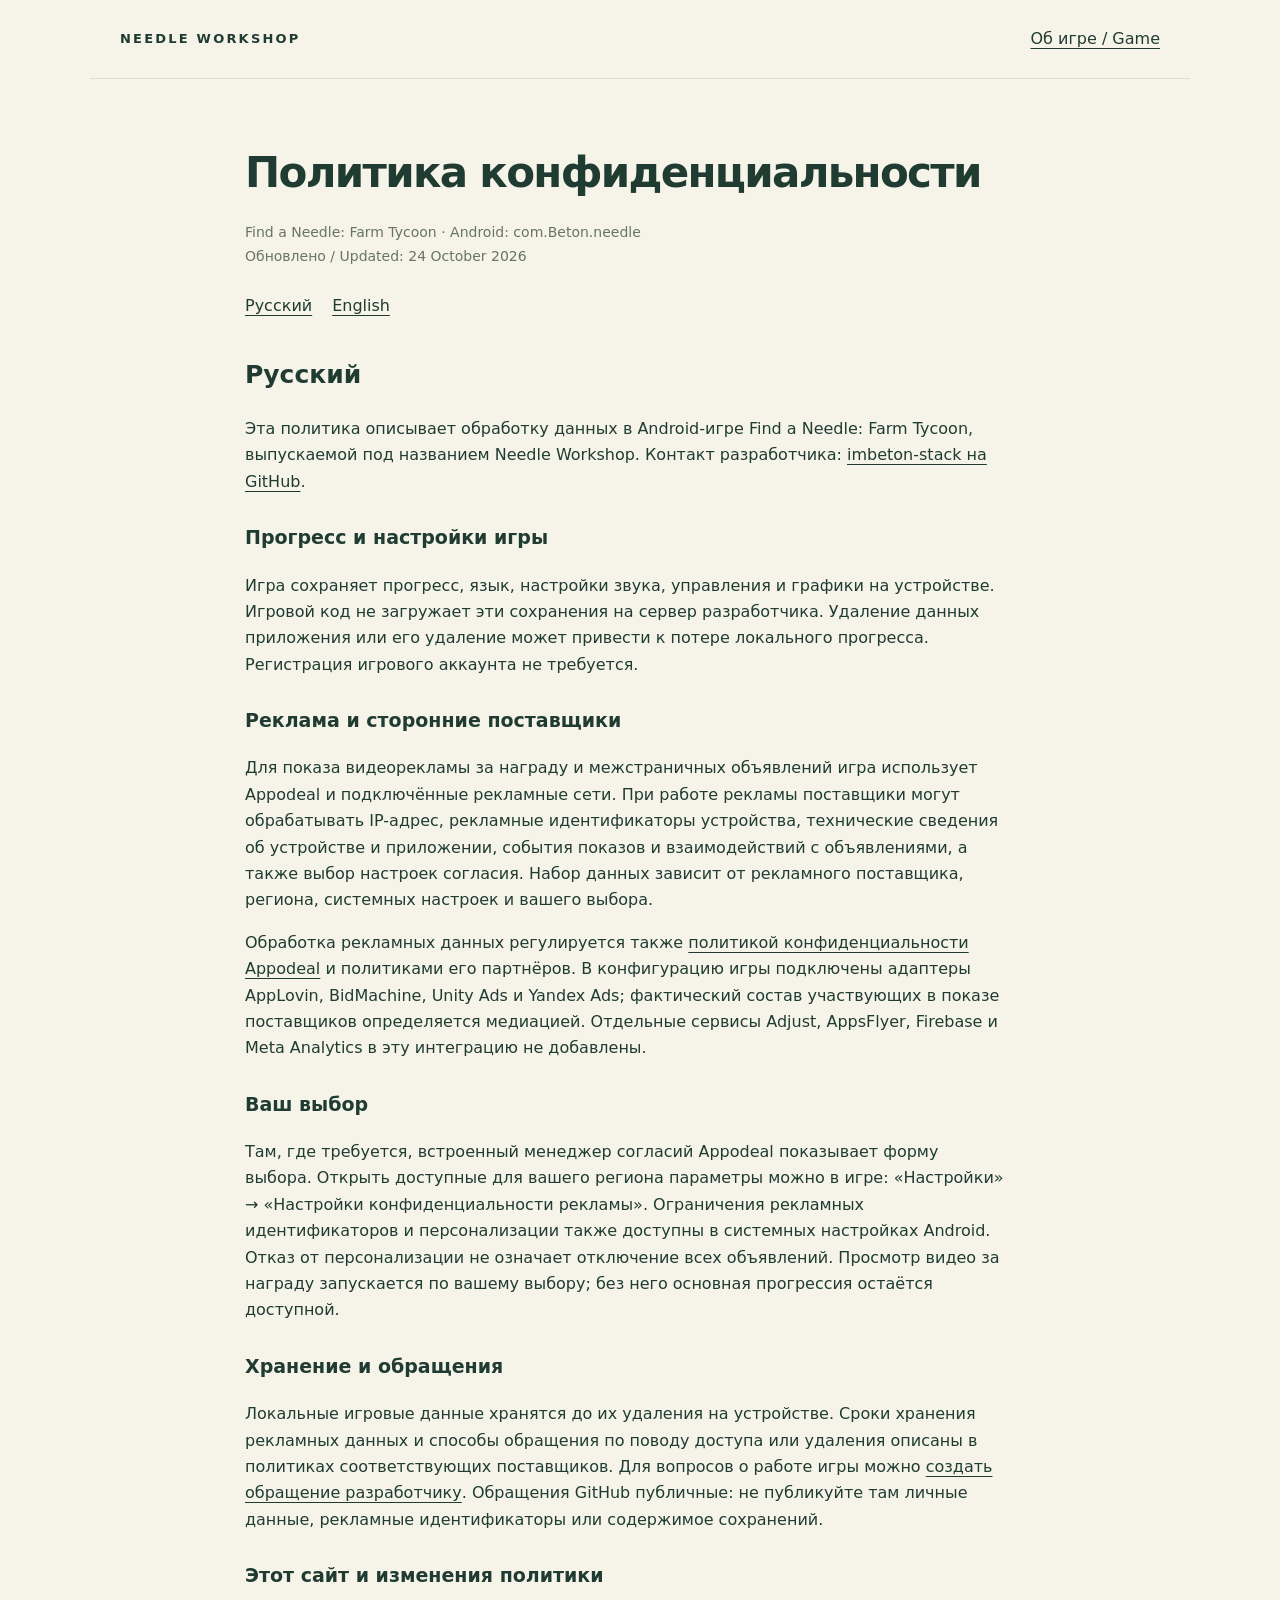
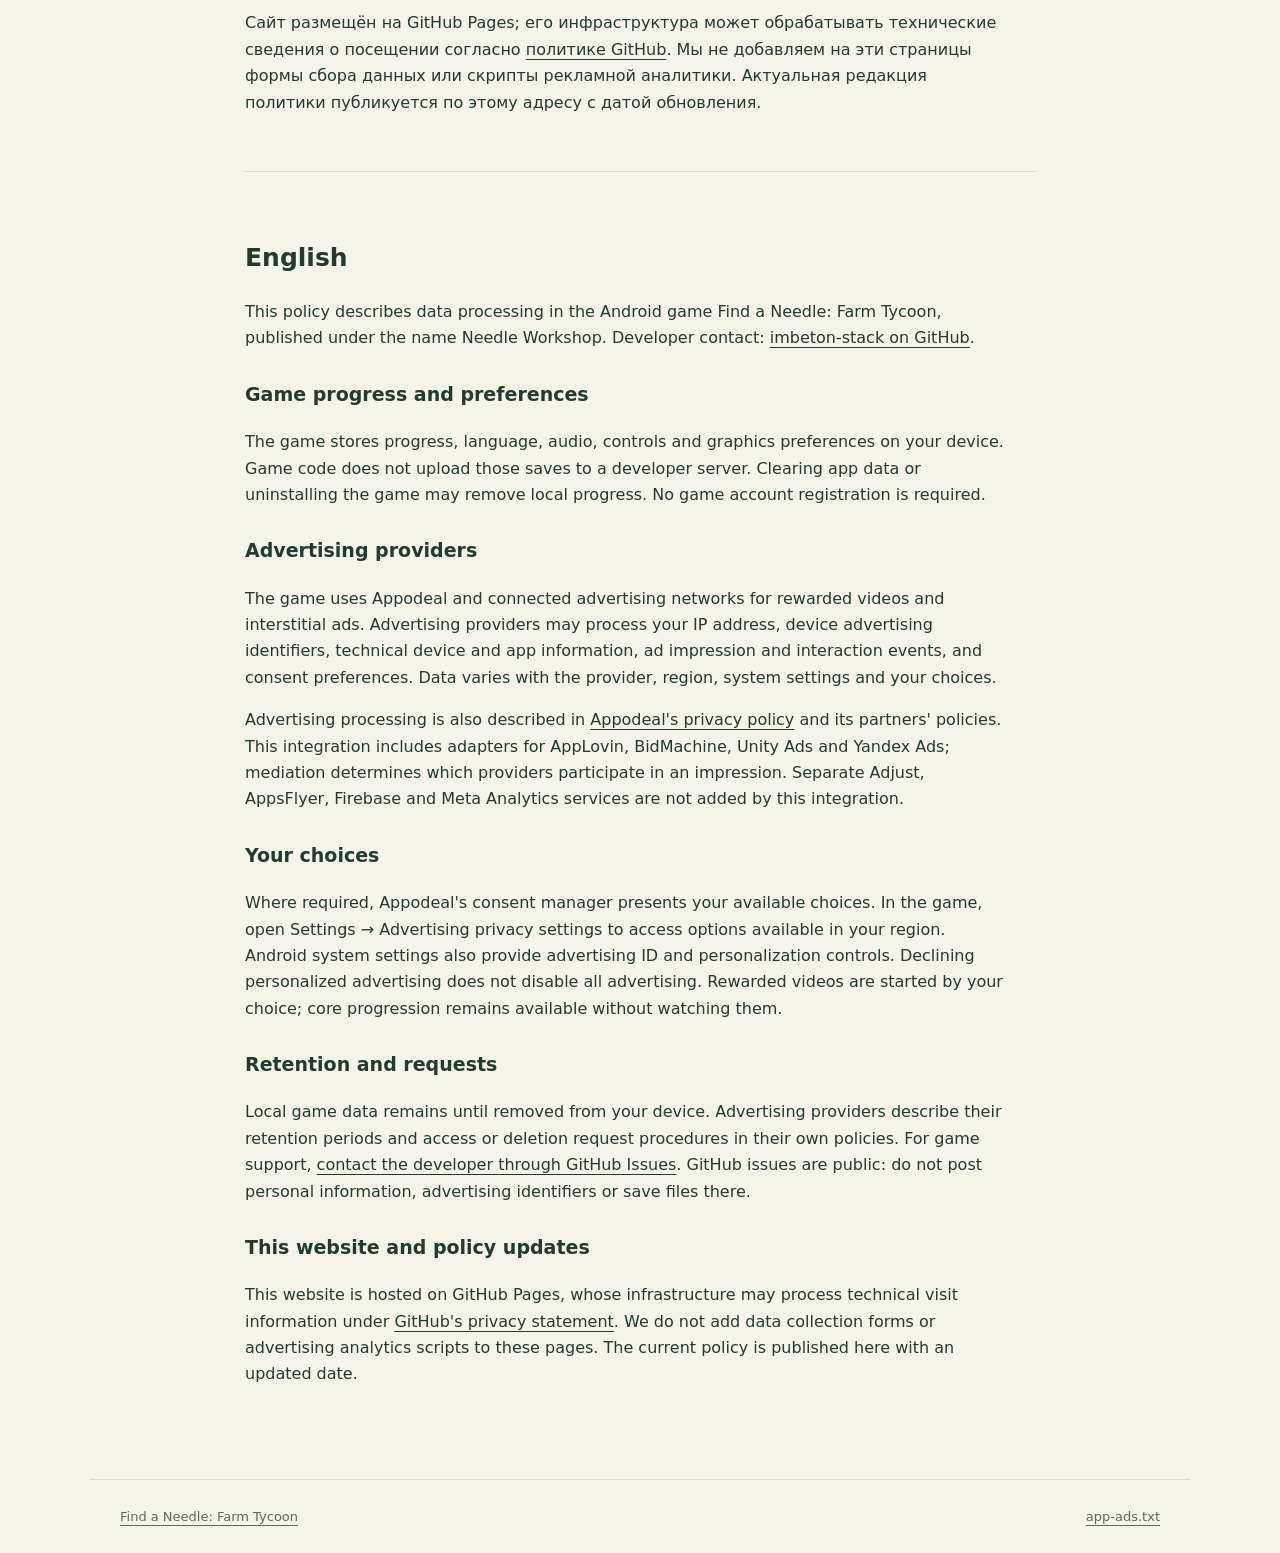
==== privacy.html @ ffc64434 "Publish Find a Needle website, privacy policy and advertising sellers" ====
<!doctype html>
<html lang="ru"><meta charset="utf-8"><meta name="viewport" content="width=device-width,initial-scale=1"><title>Конфиденциальность / Privacy · Find a Needle</title><link rel="stylesheet" href="style.css">
<header><a class="brand" href="./">NEEDLE WORKSHOP</a><a href="./">Об игре / Game</a></header>
<main class="policy"><h1>Политика конфиденциальности</h1><p class="date">Find a Needle: Farm Tycoon · Android: com.Beton.needle<br>Обновлено / Updated: 24 October 2026</p><nav class="language"><a href="#ru">Русский</a><a href="#en">English</a></nav>
<section id="ru" lang="ru"><h2>Русский</h2><p>Эта политика описывает обработку данных в Android-игре Find a Needle: Farm Tycoon, выпускаемой под названием Needle Workshop. Контакт разработчика: <a href="https://github.com/imbeton-stack">imbeton-stack на GitHub</a>.</p>
<h3>Прогресс и настройки игры</h3><p>Игра сохраняет прогресс, язык, настройки звука, управления и графики на устройстве. Игровой код не загружает эти сохранения на сервер разработчика. Удаление данных приложения или его удаление может привести к потере локального прогресса. Регистрация игрового аккаунта не требуется.</p>
<h3>Реклама и сторонние поставщики</h3><p>Для показа видеорекламы за награду и межстраничных объявлений игра использует Appodeal и подключённые рекламные сети. При работе рекламы поставщики могут обрабатывать IP-адрес, рекламные идентификаторы устройства, технические сведения об устройстве и приложении, события показов и взаимодействий с объявлениями, а также выбор настроек согласия. Набор данных зависит от рекламного поставщика, региона, системных настроек и вашего выбора.</p><p>Обработка рекламных данных регулируется также <a href="https://appodeal.com/privacy-policy/">политикой конфиденциальности Appodeal</a> и политиками его партнёров. В конфигурацию игры подключены адаптеры AppLovin, BidMachine, Unity Ads и Yandex Ads; фактический состав участвующих в показе поставщиков определяется медиацией. Отдельные сервисы Adjust, AppsFlyer, Firebase и Meta Analytics в эту интеграцию не добавлены.</p>
<h3>Ваш выбор</h3><p>Там, где требуется, встроенный менеджер согласий Appodeal показывает форму выбора. Открыть доступные для вашего региона параметры можно в игре: «Настройки» → «Настройки конфиденциальности рекламы». Ограничения рекламных идентификаторов и персонализации также доступны в системных настройках Android. Отказ от персонализации не означает отключение всех объявлений. Просмотр видео за награду запускается по вашему выбору; без него основная прогрессия остаётся доступной.</p>
<h3>Хранение и обращения</h3><p>Локальные игровые данные хранятся до их удаления на устройстве. Сроки хранения рекламных данных и способы обращения по поводу доступа или удаления описаны в политиках соответствующих поставщиков. Для вопросов о работе игры можно <a href="https://github.com/imbeton-stack/imbeton-stack.github.io/issues">создать обращение разработчику</a>. Обращения GitHub публичные: не публикуйте там личные данные, рекламные идентификаторы или содержимое сохранений.</p>
<h3>Этот сайт и изменения политики</h3><p>Сайт размещён на GitHub Pages; его инфраструктура может обрабатывать технические сведения о посещении согласно <a href="https://docs.github.com/en/site-policy/privacy-policies/github-privacy-statement">политике GitHub</a>. Мы не добавляем на эти страницы формы сбора данных или скрипты рекламной аналитики. Актуальная редакция политики публикуется по этому адресу с датой обновления.</p></section>
<section id="en" lang="en"><h2>English</h2><p>This policy describes data processing in the Android game Find a Needle: Farm Tycoon, published under the name Needle Workshop. Developer contact: <a href="https://github.com/imbeton-stack">imbeton-stack on GitHub</a>.</p>
<h3>Game progress and preferences</h3><p>The game stores progress, language, audio, controls and graphics preferences on your device. Game code does not upload those saves to a developer server. Clearing app data or uninstalling the game may remove local progress. No game account registration is required.</p>
<h3>Advertising providers</h3><p>The game uses Appodeal and connected advertising networks for rewarded videos and interstitial ads. Advertising providers may process your IP address, device advertising identifiers, technical device and app information, ad impression and interaction events, and consent preferences. Data varies with the provider, region, system settings and your choices.</p><p>Advertising processing is also described in <a href="https://appodeal.com/privacy-policy/">Appodeal's privacy policy</a> and its partners' policies. This integration includes adapters for AppLovin, BidMachine, Unity Ads and Yandex Ads; mediation determines which providers participate in an impression. Separate Adjust, AppsFlyer, Firebase and Meta Analytics services are not added by this integration.</p>
<h3>Your choices</h3><p>Where required, Appodeal's consent manager presents your available choices. In the game, open Settings → Advertising privacy settings to access options available in your region. Android system settings also provide advertising ID and personalization controls. Declining personalized advertising does not disable all advertising. Rewarded videos are started by your choice; core progression remains available without watching them.</p>
<h3>Retention and requests</h3><p>Local game data remains until removed from your device. Advertising providers describe their retention periods and access or deletion request procedures in their own policies. For game support, <a href="https://github.com/imbeton-stack/imbeton-stack.github.io/issues">contact the developer through GitHub Issues</a>. GitHub issues are public: do not post personal information, advertising identifiers or save files there.</p>
<h3>This website and policy updates</h3><p>This website is hosted on GitHub Pages, whose infrastructure may process technical visit information under <a href="https://docs.github.com/en/site-policy/privacy-policies/github-privacy-statement">GitHub's privacy statement</a>. We do not add data collection forms or advertising analytics scripts to these pages. The current policy is published here with an updated date.</p></section></main>
<footer><a href="./">Find a Needle: Farm Tycoon</a><a href="app-ads.txt">app-ads.txt</a></footer></html>
---- style.css ----
:root{font-family:system-ui,-apple-system,"Segoe UI",sans-serif;color:#203c32;background:#f6f4e9;font-synthesis:none;line-height:1.65}*{box-sizing:border-box}body{margin:0}header,footer{max-width:1100px;margin:auto;padding:26px 30px;display:flex;gap:22px;justify-content:space-between;align-items:center;flex-wrap:wrap}header{border-bottom:1px solid #d7decd}.brand{font-size:13px;font-weight:800;letter-spacing:.17em;text-decoration:none}a{color:inherit;text-underline-offset:4px}a:hover{color:#6a792b}a:focus-visible{outline:3px solid #9c7727;outline-offset:5px}main{max-width:1100px;margin:auto;padding:0 30px}.hero{padding:88px 0 70px;max-width:850px}.tag{font-size:12px;letter-spacing:.15em;font-weight:700;color:#657155}h1{font-size:clamp(38px,6vw,70px);line-height:1.12;letter-spacing:-.055em;font-weight:750;margin:25px 0}h1 em{font-style:normal;color:#7b8338}.lead{font-size:25px;font-weight:600}p{max-width:700px}.hero>p:not(.lead){font-size:19px;color:#516254}.links{display:flex;gap:25px;align-items:center;flex-wrap:wrap;margin-top:34px}.button{display:inline-block;background:#294b39;color:#fff;padding:14px 22px;border-radius:8px;text-decoration:none;font-weight:600}.button:hover{background:#3b6043;color:#fff}.cards{display:grid;grid-template-columns:repeat(3,1fr);gap:18px}.cards article{border:1px solid #d8decc;border-radius:14px;padding:27px;background:#fffdf5}.cards span{font-size:13px;color:#8b743c}.cards h2{font-size:23px;margin:14px 0 8px}.cards p{color:#5a6857;margin-bottom:0}.note{padding:55px 0 60px}.note h2{font-size:30px;letter-spacing:-.03em}.note p{color:#53634f}footer{border-top:1px solid #d7decd;font-size:13px;color:#596b54}footer nav{display:flex;gap:20px;flex-wrap:wrap}.policy{max-width:850px;margin:auto;padding:45px 30px 75px}.policy h1{font-size:42px;letter-spacing:-.04em}.policy h2{font-size:25px;margin-top:35px}.policy h3{font-size:19px;margin-top:27px}.policy p,.policy li{max-width:760px}.policy .date{color:#68755f;font-size:14px}.policy .language{display:flex;gap:20px;margin:25px 0}.policy section+section{margin-top:55px;border-top:1px solid #d7decd;padding-top:30px}@media(max-width:650px){header,footer{padding:20px}main{padding:0 20px}.hero{padding:56px 0 44px}.cards{grid-template-columns:1fr}.cards article{padding:22px}.lead{font-size:21px}.policy{padding:30px 20px 50px}.policy h1{font-size:34px}header a{font-size:12px}.links{gap:18px}}
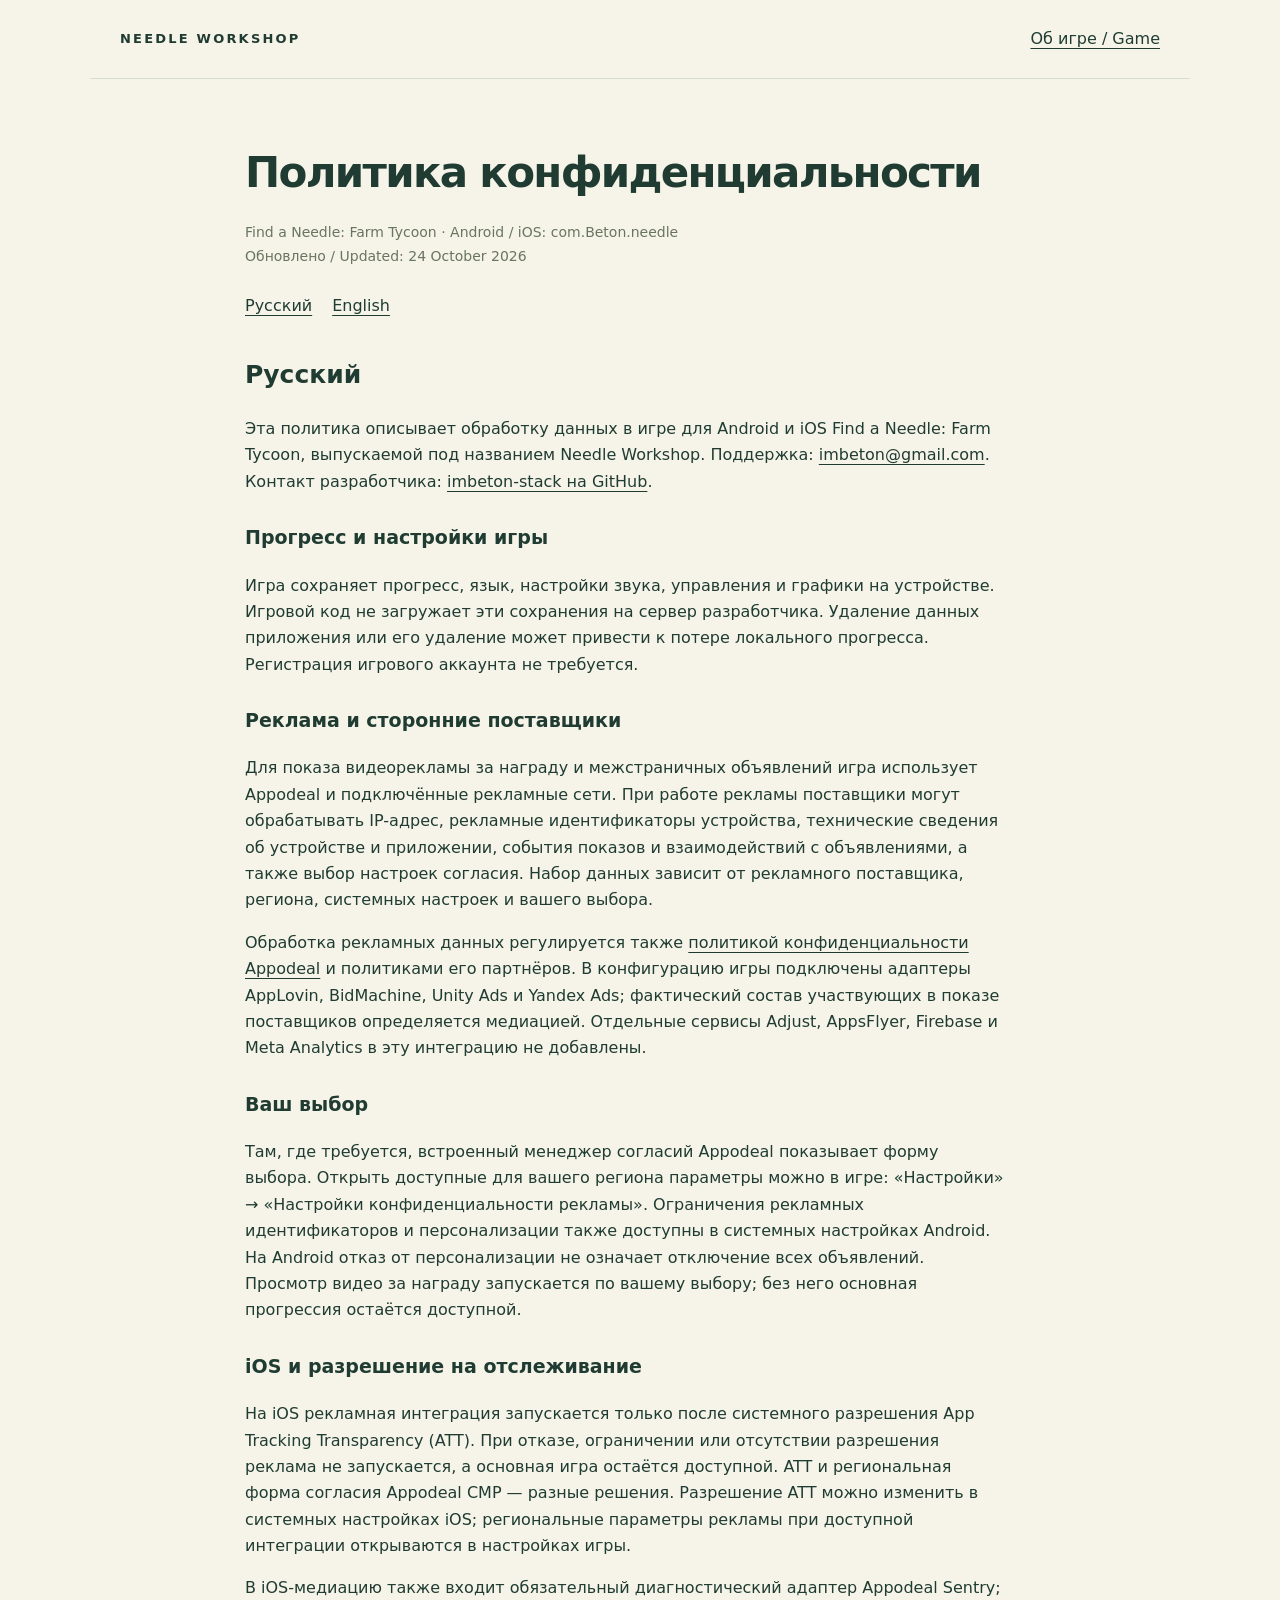
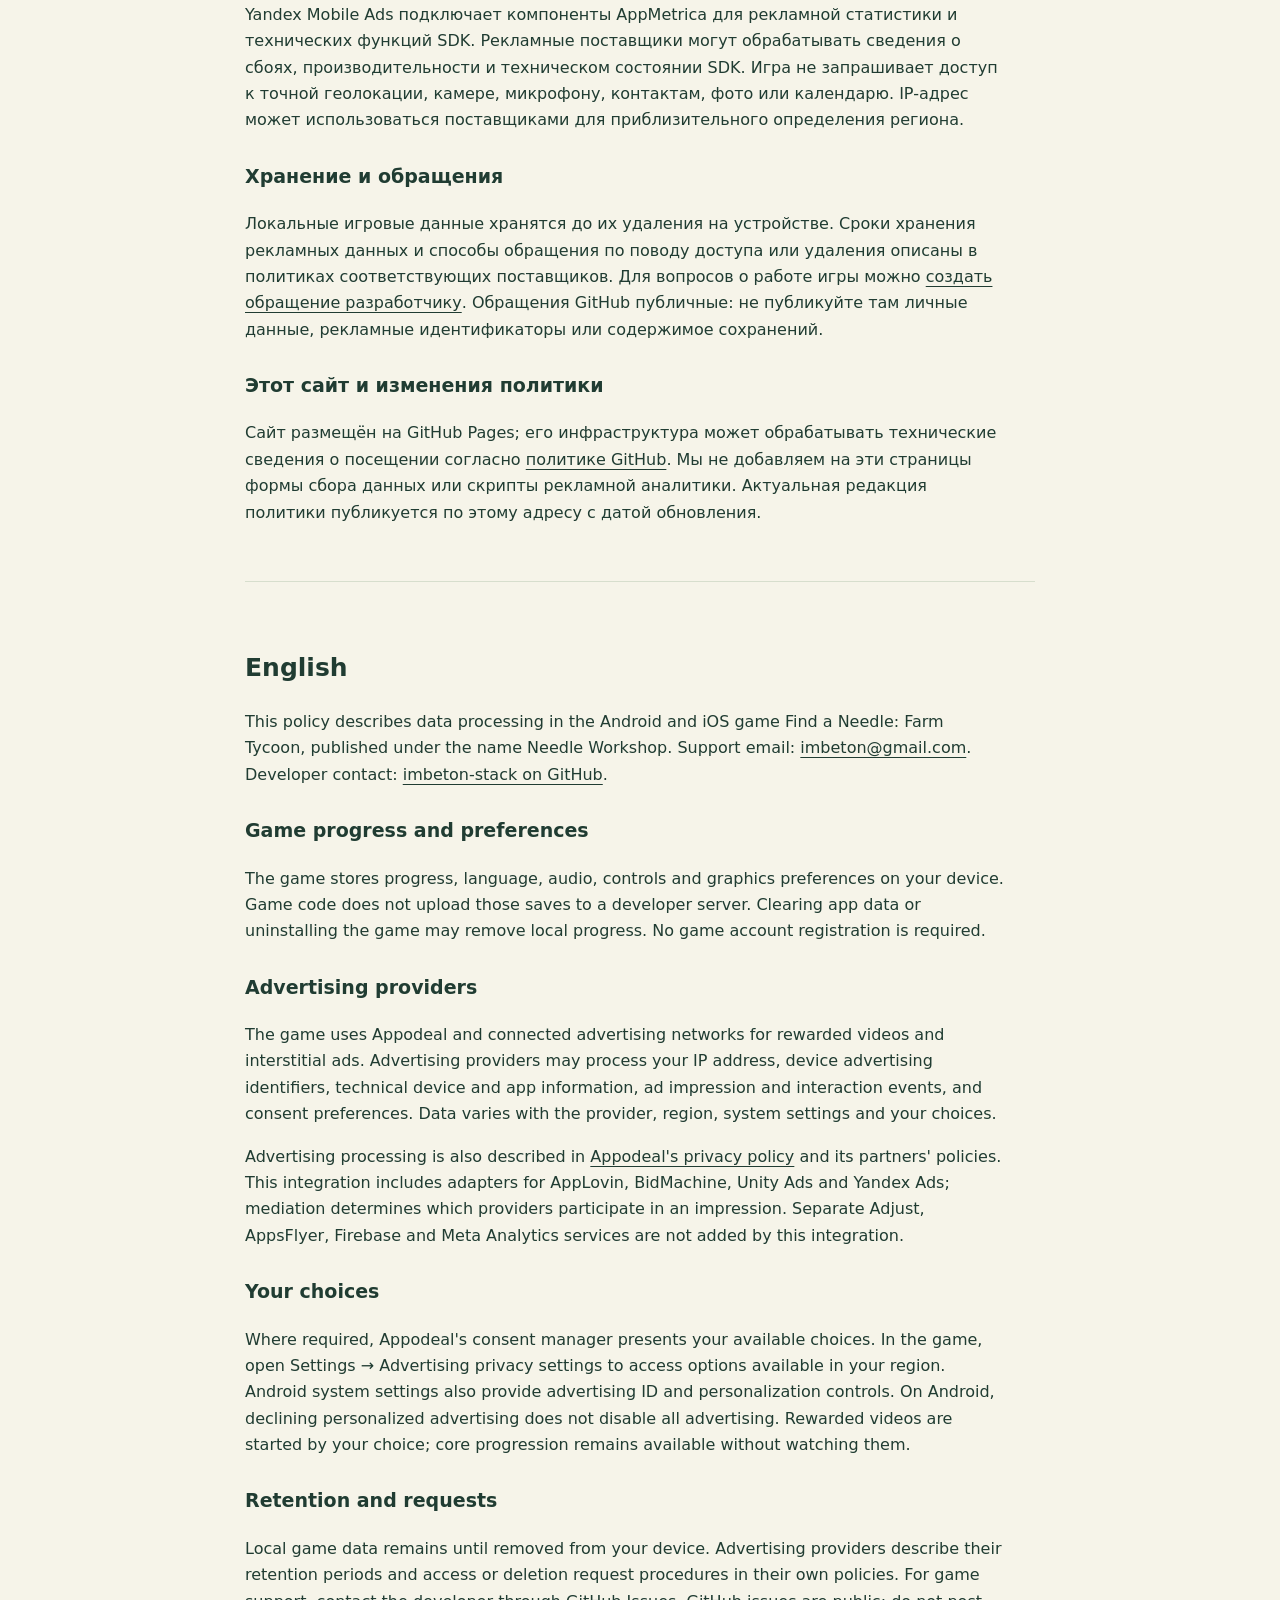
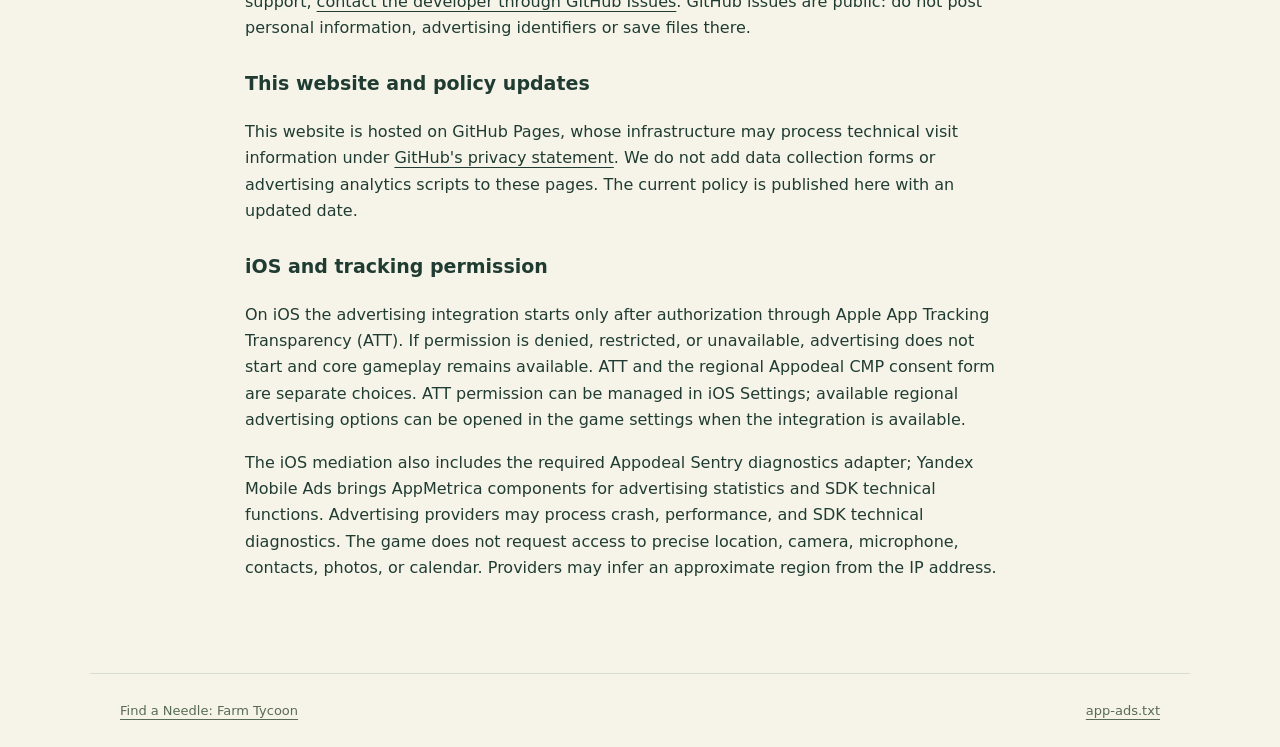
==== commit 64cacb0e: "Publish Find a Needle website, privacy policy and advertising sellers" ====
--- a/privacy.html
+++ b/privacy.html
@@ -1,17 +1,19 @@
 <!doctype html>
 <html lang="ru"><meta charset="utf-8"><meta name="viewport" content="width=device-width,initial-scale=1"><title>Конфиденциальность / Privacy · Find a Needle</title><link rel="stylesheet" href="style.css">
 <header><a class="brand" href="./">NEEDLE WORKSHOP</a><a href="./">Об игре / Game</a></header>
-<main class="policy"><h1>Политика конфиденциальности</h1><p class="date">Find a Needle: Farm Tycoon · Android: com.Beton.needle<br>Обновлено / Updated: 24 October 2026</p><nav class="language"><a href="#ru">Русский</a><a href="#en">English</a></nav>
-<section id="ru" lang="ru"><h2>Русский</h2><p>Эта политика описывает обработку данных в Android-игре Find a Needle: Farm Tycoon, выпускаемой под названием Needle Workshop. Контакт разработчика: <a href="https://github.com/imbeton-stack">imbeton-stack на GitHub</a>.</p>
+<main class="policy"><h1>Политика конфиденциальности</h1><p class="date">Find a Needle: Farm Tycoon · Android / iOS: com.Beton.needle<br>Обновлено / Updated: 24 October 2026</p><nav class="language"><a href="#ru">Русский</a><a href="#en">English</a></nav>
+<section id="ru" lang="ru"><h2>Русский</h2><p>Эта политика описывает обработку данных в игре для Android и iOS Find a Needle: Farm Tycoon, выпускаемой под названием Needle Workshop. Поддержка: <a href="mailto:imbeton@gmail.com">imbeton@gmail.com</a>. Контакт разработчика: <a href="https://github.com/imbeton-stack">imbeton-stack на GitHub</a>.</p>
 <h3>Прогресс и настройки игры</h3><p>Игра сохраняет прогресс, язык, настройки звука, управления и графики на устройстве. Игровой код не загружает эти сохранения на сервер разработчика. Удаление данных приложения или его удаление может привести к потере локального прогресса. Регистрация игрового аккаунта не требуется.</p>
 <h3>Реклама и сторонние поставщики</h3><p>Для показа видеорекламы за награду и межстраничных объявлений игра использует Appodeal и подключённые рекламные сети. При работе рекламы поставщики могут обрабатывать IP-адрес, рекламные идентификаторы устройства, технические сведения об устройстве и приложении, события показов и взаимодействий с объявлениями, а также выбор настроек согласия. Набор данных зависит от рекламного поставщика, региона, системных настроек и вашего выбора.</p><p>Обработка рекламных данных регулируется также <a href="https://appodeal.com/privacy-policy/">политикой конфиденциальности Appodeal</a> и политиками его партнёров. В конфигурацию игры подключены адаптеры AppLovin, BidMachine, Unity Ads и Yandex Ads; фактический состав участвующих в показе поставщиков определяется медиацией. Отдельные сервисы Adjust, AppsFlyer, Firebase и Meta Analytics в эту интеграцию не добавлены.</p>
-<h3>Ваш выбор</h3><p>Там, где требуется, встроенный менеджер согласий Appodeal показывает форму выбора. Открыть доступные для вашего региона параметры можно в игре: «Настройки» → «Настройки конфиденциальности рекламы». Ограничения рекламных идентификаторов и персонализации также доступны в системных настройках Android. Отказ от персонализации не означает отключение всех объявлений. Просмотр видео за награду запускается по вашему выбору; без него основная прогрессия остаётся доступной.</p>
+<h3>Ваш выбор</h3><p>Там, где требуется, встроенный менеджер согласий Appodeal показывает форму выбора. Открыть доступные для вашего региона параметры можно в игре: «Настройки» → «Настройки конфиденциальности рекламы». Ограничения рекламных идентификаторов и персонализации также доступны в системных настройках Android. На Android отказ от персонализации не означает отключение всех объявлений. Просмотр видео за награду запускается по вашему выбору; без него основная прогрессия остаётся доступной.</p>
+<h3>iOS и разрешение на отслеживание</h3><p>На iOS рекламная интеграция запускается только после системного разрешения App Tracking Transparency (ATT). При отказе, ограничении или отсутствии разрешения реклама не запускается, а основная игра остаётся доступной. ATT и региональная форма согласия Appodeal CMP — разные решения. Разрешение ATT можно изменить в системных настройках iOS; региональные параметры рекламы при доступной интеграции открываются в настройках игры.</p><p>В iOS-медиацию также входит обязательный диагностический адаптер Appodeal Sentry; Yandex Mobile Ads подключает компоненты AppMetrica для рекламной статистики и технических функций SDK. Рекламные поставщики могут обрабатывать сведения о сбоях, производительности и техническом состоянии SDK. Игра не запрашивает доступ к точной геолокации, камере, микрофону, контактам, фото или календарю. IP-адрес может использоваться поставщиками для приблизительного определения региона.</p>
 <h3>Хранение и обращения</h3><p>Локальные игровые данные хранятся до их удаления на устройстве. Сроки хранения рекламных данных и способы обращения по поводу доступа или удаления описаны в политиках соответствующих поставщиков. Для вопросов о работе игры можно <a href="https://github.com/imbeton-stack/imbeton-stack.github.io/issues">создать обращение разработчику</a>. Обращения GitHub публичные: не публикуйте там личные данные, рекламные идентификаторы или содержимое сохранений.</p>
 <h3>Этот сайт и изменения политики</h3><p>Сайт размещён на GitHub Pages; его инфраструктура может обрабатывать технические сведения о посещении согласно <a href="https://docs.github.com/en/site-policy/privacy-policies/github-privacy-statement">политике GitHub</a>. Мы не добавляем на эти страницы формы сбора данных или скрипты рекламной аналитики. Актуальная редакция политики публикуется по этому адресу с датой обновления.</p></section>
-<section id="en" lang="en"><h2>English</h2><p>This policy describes data processing in the Android game Find a Needle: Farm Tycoon, published under the name Needle Workshop. Developer contact: <a href="https://github.com/imbeton-stack">imbeton-stack on GitHub</a>.</p>
+<section id="en" lang="en"><h2>English</h2><p>This policy describes data processing in the Android and iOS game Find a Needle: Farm Tycoon, published under the name Needle Workshop. Support email: <a href="mailto:imbeton@gmail.com">imbeton@gmail.com</a>. Developer contact: <a href="https://github.com/imbeton-stack">imbeton-stack on GitHub</a>.</p>
 <h3>Game progress and preferences</h3><p>The game stores progress, language, audio, controls and graphics preferences on your device. Game code does not upload those saves to a developer server. Clearing app data or uninstalling the game may remove local progress. No game account registration is required.</p>
 <h3>Advertising providers</h3><p>The game uses Appodeal and connected advertising networks for rewarded videos and interstitial ads. Advertising providers may process your IP address, device advertising identifiers, technical device and app information, ad impression and interaction events, and consent preferences. Data varies with the provider, region, system settings and your choices.</p><p>Advertising processing is also described in <a href="https://appodeal.com/privacy-policy/">Appodeal's privacy policy</a> and its partners' policies. This integration includes adapters for AppLovin, BidMachine, Unity Ads and Yandex Ads; mediation determines which providers participate in an impression. Separate Adjust, AppsFlyer, Firebase and Meta Analytics services are not added by this integration.</p>
-<h3>Your choices</h3><p>Where required, Appodeal's consent manager presents your available choices. In the game, open Settings → Advertising privacy settings to access options available in your region. Android system settings also provide advertising ID and personalization controls. Declining personalized advertising does not disable all advertising. Rewarded videos are started by your choice; core progression remains available without watching them.</p>
+<h3>Your choices</h3><p>Where required, Appodeal's consent manager presents your available choices. In the game, open Settings → Advertising privacy settings to access options available in your region. Android system settings also provide advertising ID and personalization controls. On Android, declining personalized advertising does not disable all advertising. Rewarded videos are started by your choice; core progression remains available without watching them.</p>
 <h3>Retention and requests</h3><p>Local game data remains until removed from your device. Advertising providers describe their retention periods and access or deletion request procedures in their own policies. For game support, <a href="https://github.com/imbeton-stack/imbeton-stack.github.io/issues">contact the developer through GitHub Issues</a>. GitHub issues are public: do not post personal information, advertising identifiers or save files there.</p>
-<h3>This website and policy updates</h3><p>This website is hosted on GitHub Pages, whose infrastructure may process technical visit information under <a href="https://docs.github.com/en/site-policy/privacy-policies/github-privacy-statement">GitHub's privacy statement</a>. We do not add data collection forms or advertising analytics scripts to these pages. The current policy is published here with an updated date.</p></section></main>
+<h3>This website and policy updates</h3><p>This website is hosted on GitHub Pages, whose infrastructure may process technical visit information under <a href="https://docs.github.com/en/site-policy/privacy-policies/github-privacy-statement">GitHub's privacy statement</a>. We do not add data collection forms or advertising analytics scripts to these pages. The current policy is published here with an updated date.</p><h3>iOS and tracking permission</h3><p>On iOS the advertising integration starts only after authorization through Apple App Tracking Transparency (ATT). If permission is denied, restricted, or unavailable, advertising does not start and core gameplay remains available. ATT and the regional Appodeal CMP consent form are separate choices. ATT permission can be managed in iOS Settings; available regional advertising options can be opened in the game settings when the integration is available.</p><p>The iOS mediation also includes the required Appodeal Sentry diagnostics adapter; Yandex Mobile Ads brings AppMetrica components for advertising statistics and SDK technical functions. Advertising providers may process crash, performance, and SDK technical diagnostics. The game does not request access to precise location, camera, microphone, contacts, photos, or calendar. Providers may infer an approximate region from the IP address.</p>
+</section></main>
 <footer><a href="./">Find a Needle: Farm Tycoon</a><a href="app-ads.txt">app-ads.txt</a></footer></html>
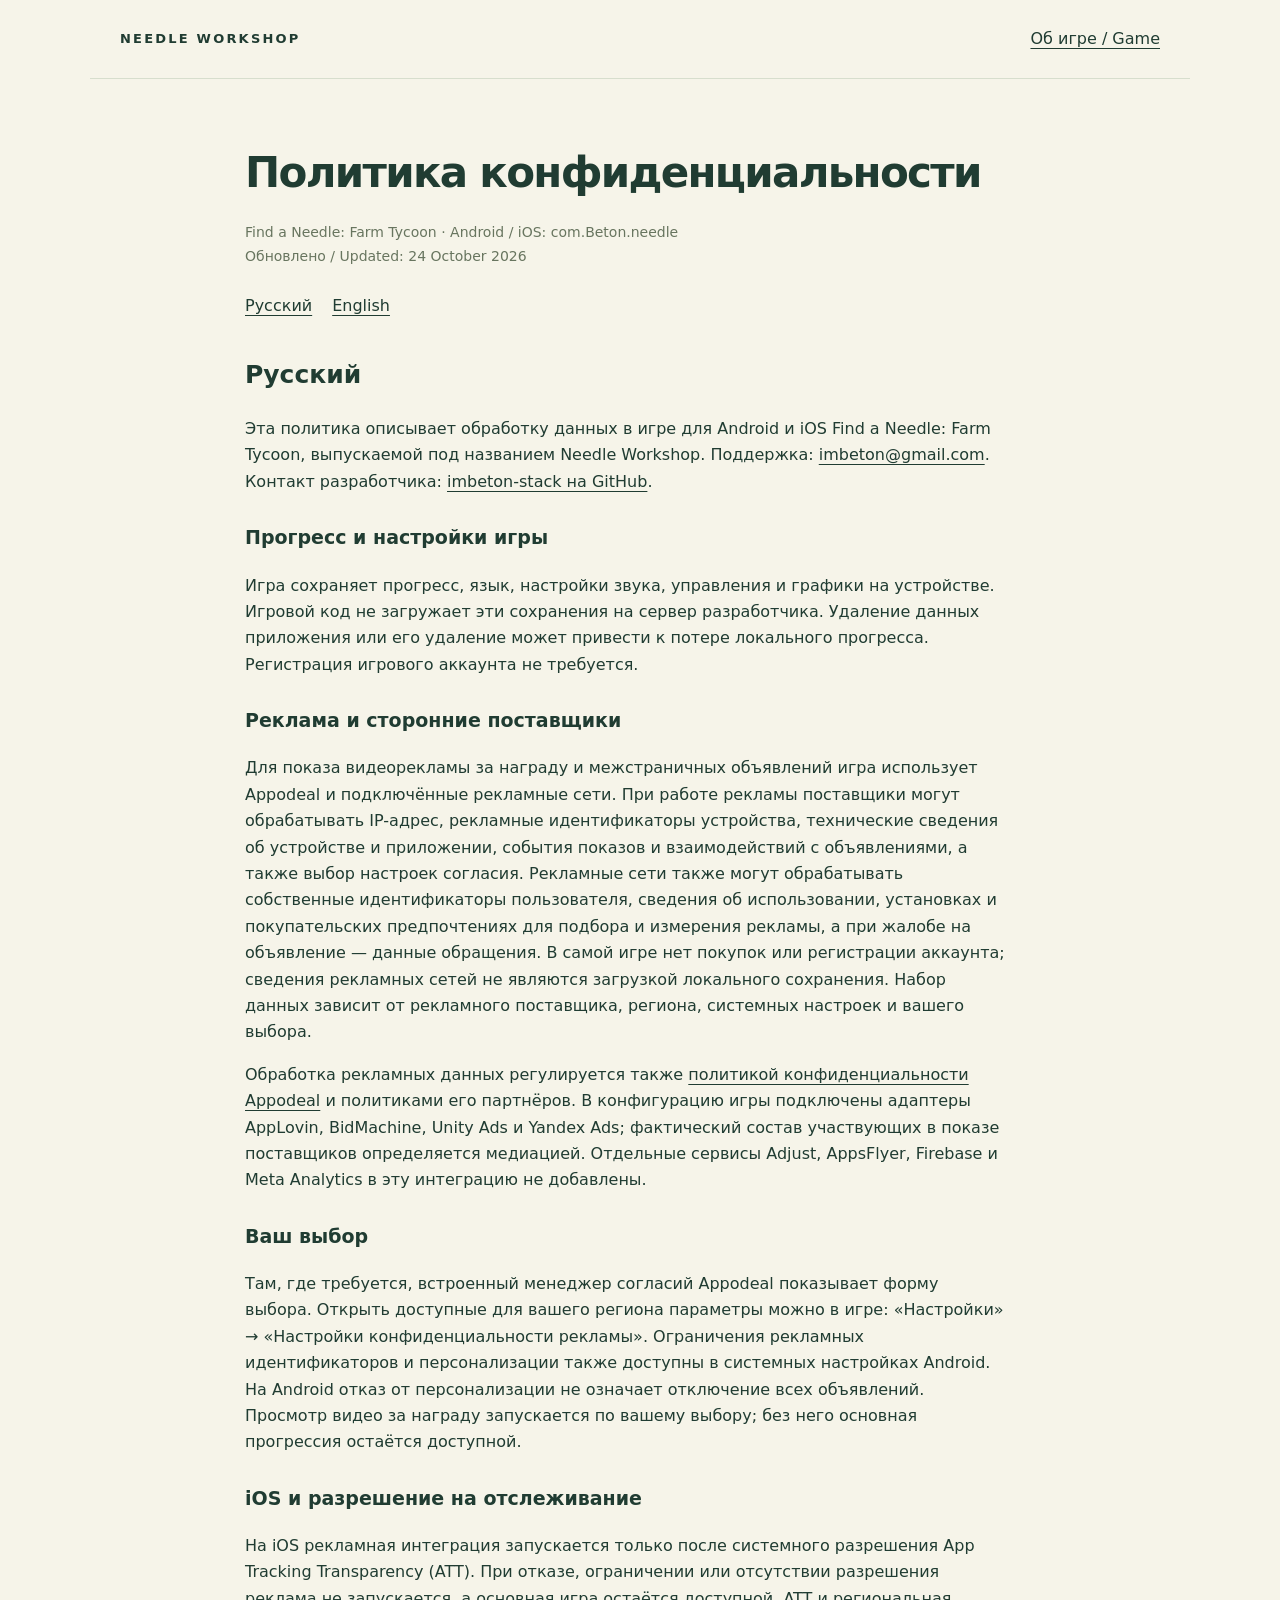
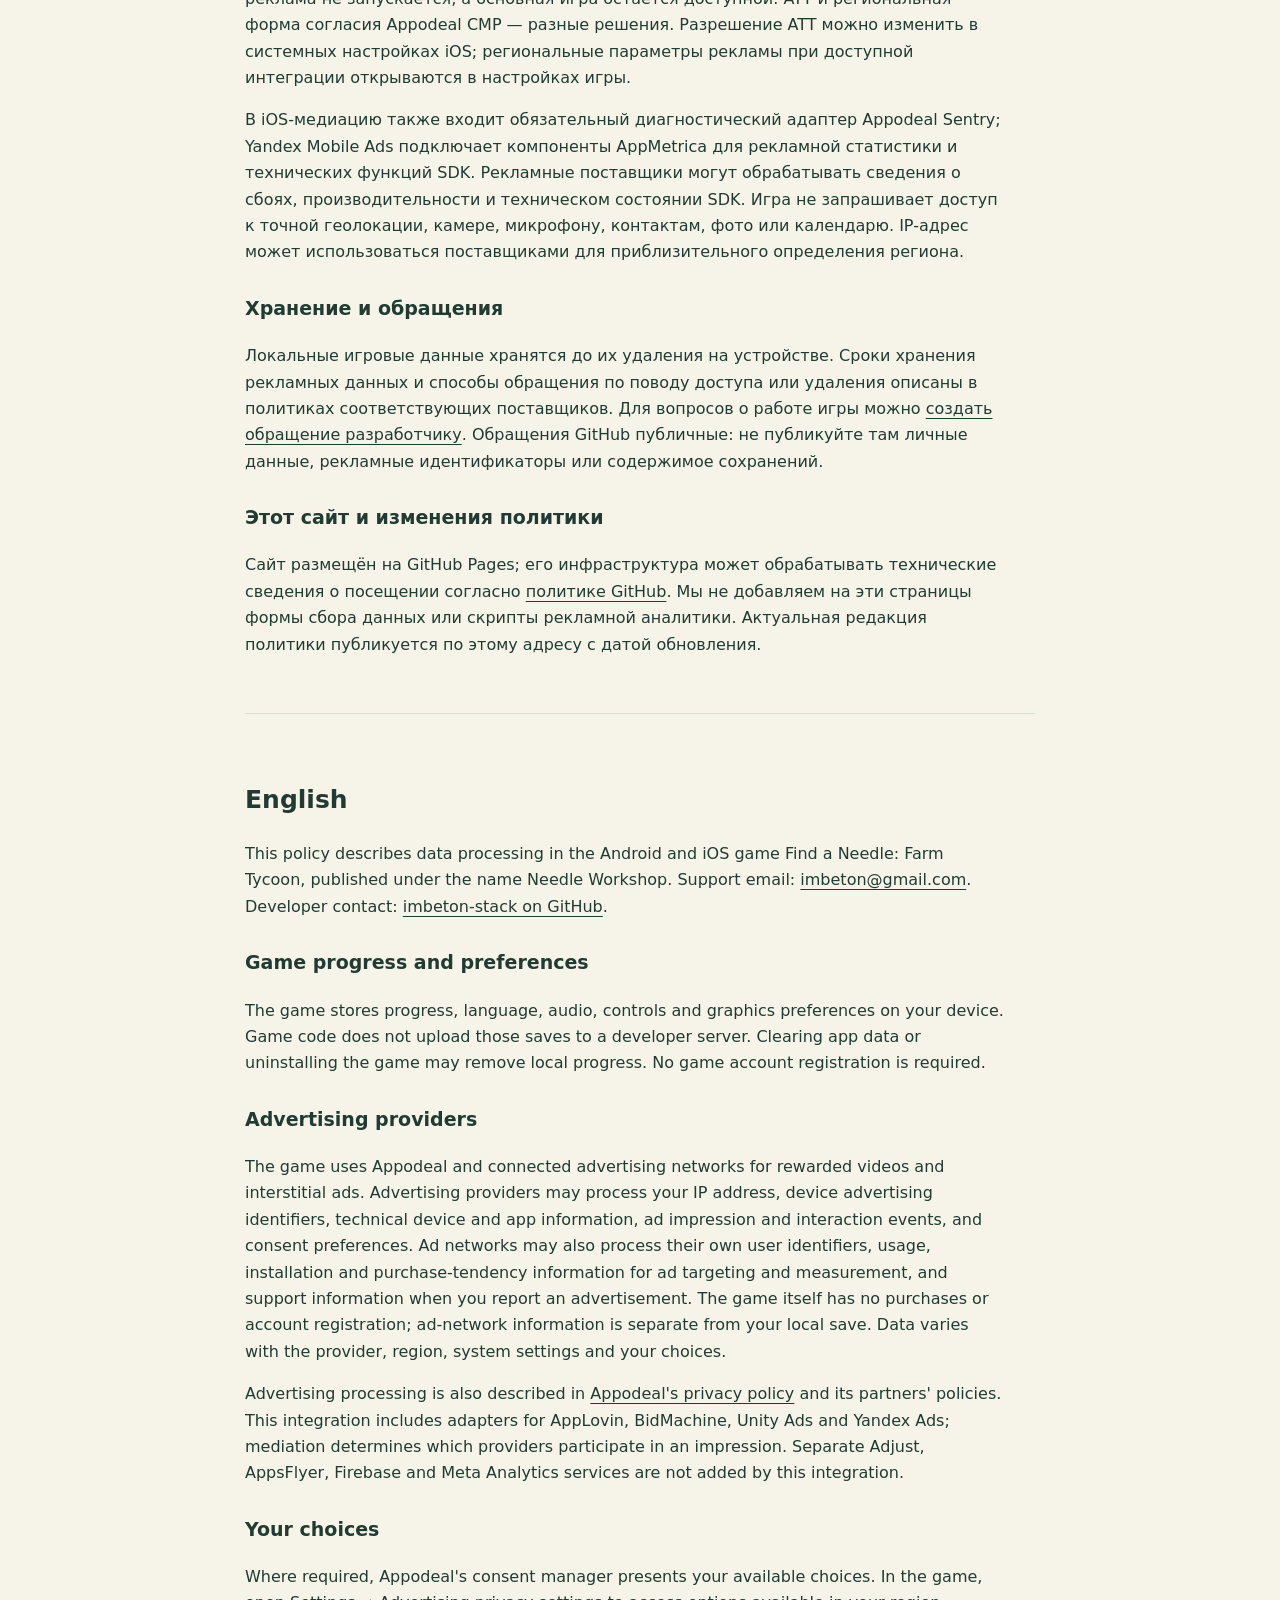
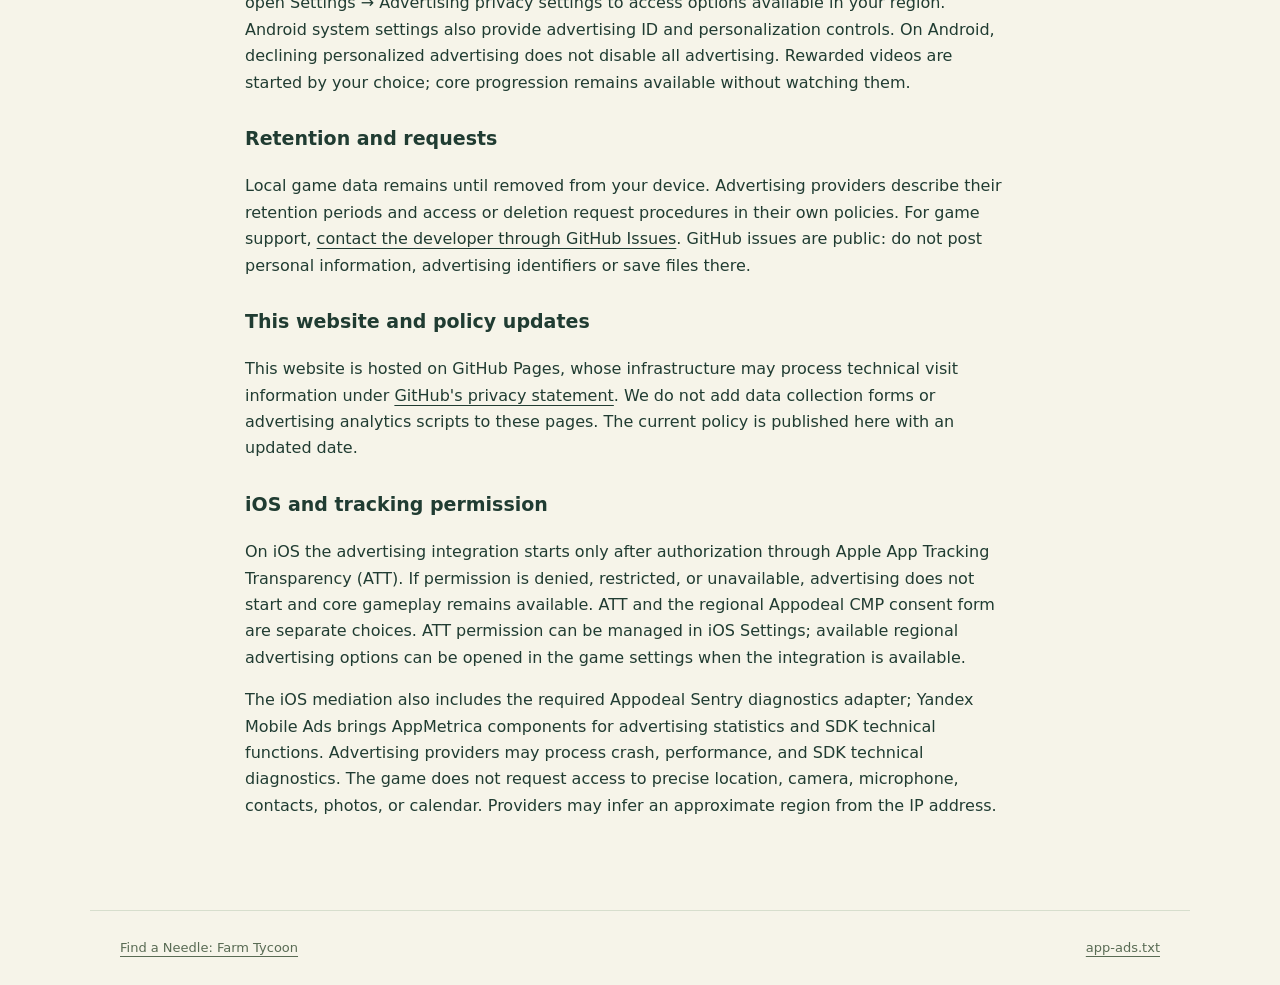
==== commit b4e3ca00: "Publish Find a Needle website, privacy policy and advertising sellers" ====
--- a/privacy.html
+++ b/privacy.html
@@ -1,19 +1,19 @@
-<!doctype html>
-<html lang="ru"><meta charset="utf-8"><meta name="viewport" content="width=device-width,initial-scale=1"><title>Конфиденциальность / Privacy · Find a Needle</title><link rel="stylesheet" href="style.css">
-<header><a class="brand" href="./">NEEDLE WORKSHOP</a><a href="./">Об игре / Game</a></header>
-<main class="policy"><h1>Политика конфиденциальности</h1><p class="date">Find a Needle: Farm Tycoon · Android / iOS: com.Beton.needle<br>Обновлено / Updated: 24 October 2026</p><nav class="language"><a href="#ru">Русский</a><a href="#en">English</a></nav>
-<section id="ru" lang="ru"><h2>Русский</h2><p>Эта политика описывает обработку данных в игре для Android и iOS Find a Needle: Farm Tycoon, выпускаемой под названием Needle Workshop. Поддержка: <a href="mailto:imbeton@gmail.com">imbeton@gmail.com</a>. Контакт разработчика: <a href="https://github.com/imbeton-stack">imbeton-stack на GitHub</a>.</p>
-<h3>Прогресс и настройки игры</h3><p>Игра сохраняет прогресс, язык, настройки звука, управления и графики на устройстве. Игровой код не загружает эти сохранения на сервер разработчика. Удаление данных приложения или его удаление может привести к потере локального прогресса. Регистрация игрового аккаунта не требуется.</p>
-<h3>Реклама и сторонние поставщики</h3><p>Для показа видеорекламы за награду и межстраничных объявлений игра использует Appodeal и подключённые рекламные сети. При работе рекламы поставщики могут обрабатывать IP-адрес, рекламные идентификаторы устройства, технические сведения об устройстве и приложении, события показов и взаимодействий с объявлениями, а также выбор настроек согласия. Набор данных зависит от рекламного поставщика, региона, системных настроек и вашего выбора.</p><p>Обработка рекламных данных регулируется также <a href="https://appodeal.com/privacy-policy/">политикой конфиденциальности Appodeal</a> и политиками его партнёров. В конфигурацию игры подключены адаптеры AppLovin, BidMachine, Unity Ads и Yandex Ads; фактический состав участвующих в показе поставщиков определяется медиацией. Отдельные сервисы Adjust, AppsFlyer, Firebase и Meta Analytics в эту интеграцию не добавлены.</p>
-<h3>Ваш выбор</h3><p>Там, где требуется, встроенный менеджер согласий Appodeal показывает форму выбора. Открыть доступные для вашего региона параметры можно в игре: «Настройки» → «Настройки конфиденциальности рекламы». Ограничения рекламных идентификаторов и персонализации также доступны в системных настройках Android. На Android отказ от персонализации не означает отключение всех объявлений. Просмотр видео за награду запускается по вашему выбору; без него основная прогрессия остаётся доступной.</p>
-<h3>iOS и разрешение на отслеживание</h3><p>На iOS рекламная интеграция запускается только после системного разрешения App Tracking Transparency (ATT). При отказе, ограничении или отсутствии разрешения реклама не запускается, а основная игра остаётся доступной. ATT и региональная форма согласия Appodeal CMP — разные решения. Разрешение ATT можно изменить в системных настройках iOS; региональные параметры рекламы при доступной интеграции открываются в настройках игры.</p><p>В iOS-медиацию также входит обязательный диагностический адаптер Appodeal Sentry; Yandex Mobile Ads подключает компоненты AppMetrica для рекламной статистики и технических функций SDK. Рекламные поставщики могут обрабатывать сведения о сбоях, производительности и техническом состоянии SDK. Игра не запрашивает доступ к точной геолокации, камере, микрофону, контактам, фото или календарю. IP-адрес может использоваться поставщиками для приблизительного определения региона.</p>
-<h3>Хранение и обращения</h3><p>Локальные игровые данные хранятся до их удаления на устройстве. Сроки хранения рекламных данных и способы обращения по поводу доступа или удаления описаны в политиках соответствующих поставщиков. Для вопросов о работе игры можно <a href="https://github.com/imbeton-stack/imbeton-stack.github.io/issues">создать обращение разработчику</a>. Обращения GitHub публичные: не публикуйте там личные данные, рекламные идентификаторы или содержимое сохранений.</p>
-<h3>Этот сайт и изменения политики</h3><p>Сайт размещён на GitHub Pages; его инфраструктура может обрабатывать технические сведения о посещении согласно <a href="https://docs.github.com/en/site-policy/privacy-policies/github-privacy-statement">политике GitHub</a>. Мы не добавляем на эти страницы формы сбора данных или скрипты рекламной аналитики. Актуальная редакция политики публикуется по этому адресу с датой обновления.</p></section>
-<section id="en" lang="en"><h2>English</h2><p>This policy describes data processing in the Android and iOS game Find a Needle: Farm Tycoon, published under the name Needle Workshop. Support email: <a href="mailto:imbeton@gmail.com">imbeton@gmail.com</a>. Developer contact: <a href="https://github.com/imbeton-stack">imbeton-stack on GitHub</a>.</p>
-<h3>Game progress and preferences</h3><p>The game stores progress, language, audio, controls and graphics preferences on your device. Game code does not upload those saves to a developer server. Clearing app data or uninstalling the game may remove local progress. No game account registration is required.</p>
-<h3>Advertising providers</h3><p>The game uses Appodeal and connected advertising networks for rewarded videos and interstitial ads. Advertising providers may process your IP address, device advertising identifiers, technical device and app information, ad impression and interaction events, and consent preferences. Data varies with the provider, region, system settings and your choices.</p><p>Advertising processing is also described in <a href="https://appodeal.com/privacy-policy/">Appodeal's privacy policy</a> and its partners' policies. This integration includes adapters for AppLovin, BidMachine, Unity Ads and Yandex Ads; mediation determines which providers participate in an impression. Separate Adjust, AppsFlyer, Firebase and Meta Analytics services are not added by this integration.</p>
-<h3>Your choices</h3><p>Where required, Appodeal's consent manager presents your available choices. In the game, open Settings → Advertising privacy settings to access options available in your region. Android system settings also provide advertising ID and personalization controls. On Android, declining personalized advertising does not disable all advertising. Rewarded videos are started by your choice; core progression remains available without watching them.</p>
-<h3>Retention and requests</h3><p>Local game data remains until removed from your device. Advertising providers describe their retention periods and access or deletion request procedures in their own policies. For game support, <a href="https://github.com/imbeton-stack/imbeton-stack.github.io/issues">contact the developer through GitHub Issues</a>. GitHub issues are public: do not post personal information, advertising identifiers or save files there.</p>
-<h3>This website and policy updates</h3><p>This website is hosted on GitHub Pages, whose infrastructure may process technical visit information under <a href="https://docs.github.com/en/site-policy/privacy-policies/github-privacy-statement">GitHub's privacy statement</a>. We do not add data collection forms or advertising analytics scripts to these pages. The current policy is published here with an updated date.</p><h3>iOS and tracking permission</h3><p>On iOS the advertising integration starts only after authorization through Apple App Tracking Transparency (ATT). If permission is denied, restricted, or unavailable, advertising does not start and core gameplay remains available. ATT and the regional Appodeal CMP consent form are separate choices. ATT permission can be managed in iOS Settings; available regional advertising options can be opened in the game settings when the integration is available.</p><p>The iOS mediation also includes the required Appodeal Sentry diagnostics adapter; Yandex Mobile Ads brings AppMetrica components for advertising statistics and SDK technical functions. Advertising providers may process crash, performance, and SDK technical diagnostics. The game does not request access to precise location, camera, microphone, contacts, photos, or calendar. Providers may infer an approximate region from the IP address.</p>
-</section></main>
-<footer><a href="./">Find a Needle: Farm Tycoon</a><a href="app-ads.txt">app-ads.txt</a></footer></html>
+<!doctype html>
+<html lang="ru"><meta charset="utf-8"><meta name="viewport" content="width=device-width,initial-scale=1"><title>Конфиденциальность / Privacy · Find a Needle</title><link rel="stylesheet" href="style.css">
+<header><a class="brand" href="./">NEEDLE WORKSHOP</a><a href="./">Об игре / Game</a></header>
+<main class="policy"><h1>Политика конфиденциальности</h1><p class="date">Find a Needle: Farm Tycoon · Android / iOS: com.Beton.needle<br>Обновлено / Updated: 24 October 2026</p><nav class="language"><a href="#ru">Русский</a><a href="#en">English</a></nav>
+<section id="ru" lang="ru"><h2>Русский</h2><p>Эта политика описывает обработку данных в игре для Android и iOS Find a Needle: Farm Tycoon, выпускаемой под названием Needle Workshop. Поддержка: <a href="mailto:imbeton@gmail.com">imbeton@gmail.com</a>. Контакт разработчика: <a href="https://github.com/imbeton-stack">imbeton-stack на GitHub</a>.</p>
+<h3>Прогресс и настройки игры</h3><p>Игра сохраняет прогресс, язык, настройки звука, управления и графики на устройстве. Игровой код не загружает эти сохранения на сервер разработчика. Удаление данных приложения или его удаление может привести к потере локального прогресса. Регистрация игрового аккаунта не требуется.</p>
+<h3>Реклама и сторонние поставщики</h3><p>Для показа видеорекламы за награду и межстраничных объявлений игра использует Appodeal и подключённые рекламные сети. При работе рекламы поставщики могут обрабатывать IP-адрес, рекламные идентификаторы устройства, технические сведения об устройстве и приложении, события показов и взаимодействий с объявлениями, а также выбор настроек согласия. Рекламные сети также могут обрабатывать собственные идентификаторы пользователя, сведения об использовании, установках и покупательских предпочтениях для подбора и измерения рекламы, а при жалобе на объявление — данные обращения. В самой игре нет покупок или регистрации аккаунта; сведения рекламных сетей не являются загрузкой локального сохранения. Набор данных зависит от рекламного поставщика, региона, системных настроек и вашего выбора.</p><p>Обработка рекламных данных регулируется также <a href="https://appodeal.com/privacy-policy/">политикой конфиденциальности Appodeal</a> и политиками его партнёров. В конфигурацию игры подключены адаптеры AppLovin, BidMachine, Unity Ads и Yandex Ads; фактический состав участвующих в показе поставщиков определяется медиацией. Отдельные сервисы Adjust, AppsFlyer, Firebase и Meta Analytics в эту интеграцию не добавлены.</p>
+<h3>Ваш выбор</h3><p>Там, где требуется, встроенный менеджер согласий Appodeal показывает форму выбора. Открыть доступные для вашего региона параметры можно в игре: «Настройки» → «Настройки конфиденциальности рекламы». Ограничения рекламных идентификаторов и персонализации также доступны в системных настройках Android. На Android отказ от персонализации не означает отключение всех объявлений. Просмотр видео за награду запускается по вашему выбору; без него основная прогрессия остаётся доступной.</p>
+<h3>iOS и разрешение на отслеживание</h3><p>На iOS рекламная интеграция запускается только после системного разрешения App Tracking Transparency (ATT). При отказе, ограничении или отсутствии разрешения реклама не запускается, а основная игра остаётся доступной. ATT и региональная форма согласия Appodeal CMP — разные решения. Разрешение ATT можно изменить в системных настройках iOS; региональные параметры рекламы при доступной интеграции открываются в настройках игры.</p><p>В iOS-медиацию также входит обязательный диагностический адаптер Appodeal Sentry; Yandex Mobile Ads подключает компоненты AppMetrica для рекламной статистики и технических функций SDK. Рекламные поставщики могут обрабатывать сведения о сбоях, производительности и техническом состоянии SDK. Игра не запрашивает доступ к точной геолокации, камере, микрофону, контактам, фото или календарю. IP-адрес может использоваться поставщиками для приблизительного определения региона.</p>
+<h3>Хранение и обращения</h3><p>Локальные игровые данные хранятся до их удаления на устройстве. Сроки хранения рекламных данных и способы обращения по поводу доступа или удаления описаны в политиках соответствующих поставщиков. Для вопросов о работе игры можно <a href="https://github.com/imbeton-stack/imbeton-stack.github.io/issues">создать обращение разработчику</a>. Обращения GitHub публичные: не публикуйте там личные данные, рекламные идентификаторы или содержимое сохранений.</p>
+<h3>Этот сайт и изменения политики</h3><p>Сайт размещён на GitHub Pages; его инфраструктура может обрабатывать технические сведения о посещении согласно <a href="https://docs.github.com/en/site-policy/privacy-policies/github-privacy-statement">политике GitHub</a>. Мы не добавляем на эти страницы формы сбора данных или скрипты рекламной аналитики. Актуальная редакция политики публикуется по этому адресу с датой обновления.</p></section>
+<section id="en" lang="en"><h2>English</h2><p>This policy describes data processing in the Android and iOS game Find a Needle: Farm Tycoon, published under the name Needle Workshop. Support email: <a href="mailto:imbeton@gmail.com">imbeton@gmail.com</a>. Developer contact: <a href="https://github.com/imbeton-stack">imbeton-stack on GitHub</a>.</p>
+<h3>Game progress and preferences</h3><p>The game stores progress, language, audio, controls and graphics preferences on your device. Game code does not upload those saves to a developer server. Clearing app data or uninstalling the game may remove local progress. No game account registration is required.</p>
+<h3>Advertising providers</h3><p>The game uses Appodeal and connected advertising networks for rewarded videos and interstitial ads. Advertising providers may process your IP address, device advertising identifiers, technical device and app information, ad impression and interaction events, and consent preferences. Ad networks may also process their own user identifiers, usage, installation and purchase-tendency information for ad targeting and measurement, and support information when you report an advertisement. The game itself has no purchases or account registration; ad-network information is separate from your local save. Data varies with the provider, region, system settings and your choices.</p><p>Advertising processing is also described in <a href="https://appodeal.com/privacy-policy/">Appodeal's privacy policy</a> and its partners' policies. This integration includes adapters for AppLovin, BidMachine, Unity Ads and Yandex Ads; mediation determines which providers participate in an impression. Separate Adjust, AppsFlyer, Firebase and Meta Analytics services are not added by this integration.</p>
+<h3>Your choices</h3><p>Where required, Appodeal's consent manager presents your available choices. In the game, open Settings → Advertising privacy settings to access options available in your region. Android system settings also provide advertising ID and personalization controls. On Android, declining personalized advertising does not disable all advertising. Rewarded videos are started by your choice; core progression remains available without watching them.</p>
+<h3>Retention and requests</h3><p>Local game data remains until removed from your device. Advertising providers describe their retention periods and access or deletion request procedures in their own policies. For game support, <a href="https://github.com/imbeton-stack/imbeton-stack.github.io/issues">contact the developer through GitHub Issues</a>. GitHub issues are public: do not post personal information, advertising identifiers or save files there.</p>
+<h3>This website and policy updates</h3><p>This website is hosted on GitHub Pages, whose infrastructure may process technical visit information under <a href="https://docs.github.com/en/site-policy/privacy-policies/github-privacy-statement">GitHub's privacy statement</a>. We do not add data collection forms or advertising analytics scripts to these pages. The current policy is published here with an updated date.</p><h3>iOS and tracking permission</h3><p>On iOS the advertising integration starts only after authorization through Apple App Tracking Transparency (ATT). If permission is denied, restricted, or unavailable, advertising does not start and core gameplay remains available. ATT and the regional Appodeal CMP consent form are separate choices. ATT permission can be managed in iOS Settings; available regional advertising options can be opened in the game settings when the integration is available.</p><p>The iOS mediation also includes the required Appodeal Sentry diagnostics adapter; Yandex Mobile Ads brings AppMetrica components for advertising statistics and SDK technical functions. Advertising providers may process crash, performance, and SDK technical diagnostics. The game does not request access to precise location, camera, microphone, contacts, photos, or calendar. Providers may infer an approximate region from the IP address.</p>
+</section></main>
+<footer><a href="./">Find a Needle: Farm Tycoon</a><a href="app-ads.txt">app-ads.txt</a></footer></html>
